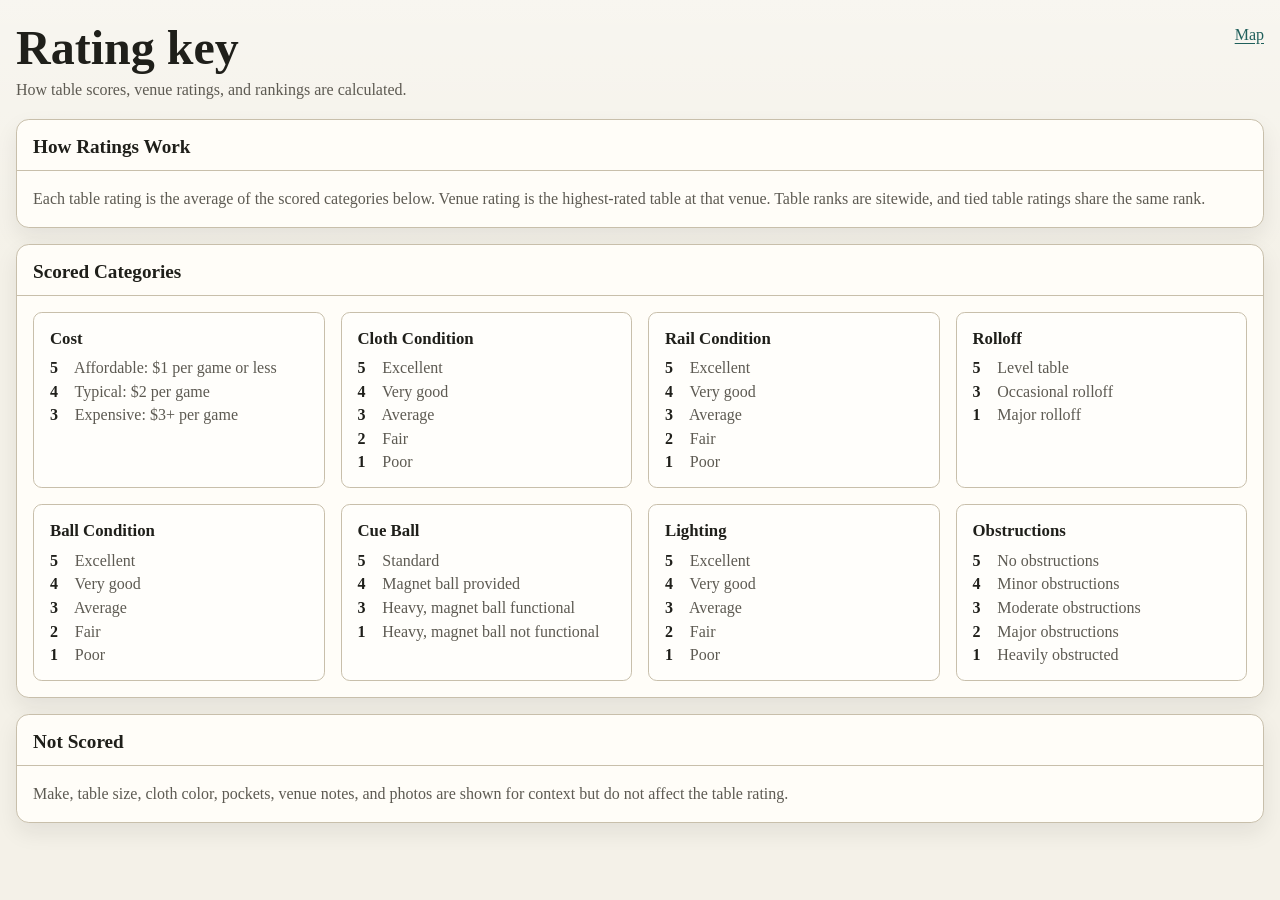
==== ratings.html @ 1cf84ace "update" ====
<!DOCTYPE html>
<html lang="en">
  <head>
    <meta charset="UTF-8" />
    <meta name="viewport" content="width=device-width, initial-scale=1.0" />
    <meta name="referrer" content="strict-origin-when-cross-origin" />
    <title>Rating key | San Francisco pool table ratings</title>
    <link rel="stylesheet" href="./style.css" />
  </head>
  <body>
    <header class="site-header">
      <div>
        <h1>Rating key</h1>
        <p class="tagline">
          How table scores, venue ratings, and rankings are calculated.
        </p>
      </div>
      <nav class="site-nav" aria-label="Site navigation">
        <a href="./index.html">Map</a>
      </nav>
    </header>

    <main class="reference-layout">
      <section class="panel reference-panel">
        <div class="panel-heading">
          <h2>How Ratings Work</h2>
        </div>
        <div class="reference-content">
          <p>
            Each table rating is the average of the scored categories below.
            Venue rating is the highest-rated table at that venue. Table ranks
            are sitewide, and tied table ratings share the same rank.
          </p>
        </div>
      </section>

      <section class="panel reference-panel">
        <div class="panel-heading">
          <h2>Scored Categories</h2>
        </div>
        <div class="rating-key-grid">
          <article class="rating-key-card">
            <h3>Cost</h3>
            <ol>
              <li><strong>5</strong> Affordable: $1 per game or less</li>
              <li><strong>4</strong> Typical: $2 per game</li>
              <li><strong>3</strong> Expensive: $3+ per game</li>
            </ol>
          </article>

          <article class="rating-key-card">
            <h3>Cloth Condition</h3>
            <ol>
              <li><strong>5</strong> Excellent</li>
              <li><strong>4</strong> Very good</li>
              <li><strong>3</strong> Average</li>
              <li><strong>2</strong> Fair</li>
              <li><strong>1</strong> Poor</li>
            </ol>
          </article>

          <article class="rating-key-card">
            <h3>Rail Condition</h3>
            <ol>
              <li><strong>5</strong> Excellent</li>
              <li><strong>4</strong> Very good</li>
              <li><strong>3</strong> Average</li>
              <li><strong>2</strong> Fair</li>
              <li><strong>1</strong> Poor</li>
            </ol>
          </article>

          <article class="rating-key-card">
            <h3>Rolloff</h3>
            <ol>
              <li><strong>5</strong> Level table</li>
              <li><strong>3</strong> Occasional rolloff</li>
              <li><strong>1</strong> Major rolloff</li>
            </ol>
          </article>

          <article class="rating-key-card">
            <h3>Ball Condition</h3>
            <ol>
              <li><strong>5</strong> Excellent</li>
              <li><strong>4</strong> Very good</li>
              <li><strong>3</strong> Average</li>
              <li><strong>2</strong> Fair</li>
              <li><strong>1</strong> Poor</li>
            </ol>
          </article>

          <article class="rating-key-card">
            <h3>Cue Ball</h3>
            <ol>
              <li><strong>5</strong> Standard</li>
              <li><strong>4</strong> Magnet ball provided</li>
              <li><strong>3</strong> Heavy, magnet ball functional</li>
              <li><strong>1</strong> Heavy, magnet ball not functional</li>
            </ol>
          </article>

          <article class="rating-key-card">
            <h3>Lighting</h3>
            <ol>
              <li><strong>5</strong> Excellent</li>
              <li><strong>4</strong> Very good</li>
              <li><strong>3</strong> Average</li>
              <li><strong>2</strong> Fair</li>
              <li><strong>1</strong> Poor</li>
            </ol>
          </article>

          <article class="rating-key-card">
            <h3>Obstructions</h3>
            <ol>
              <li><strong>5</strong> No obstructions</li>
              <li><strong>4</strong> Minor obstructions</li>
              <li><strong>3</strong> Moderate obstructions</li>
              <li><strong>2</strong> Major obstructions</li>
              <li><strong>1</strong> Heavily obstructed</li>
            </ol>
          </article>
        </div>
      </section>

      <section class="panel reference-panel">
        <div class="panel-heading">
          <h2>Not Scored</h2>
        </div>
        <div class="reference-content">
          <p>
            Make, table size, cloth color, pockets, venue notes, and photos are
            shown for context but do not affect the table rating.
          </p>
        </div>
      </section>
    </main>
  </body>
</html>
---- style.css ----
:root {
  color-scheme: light;
  --bg: #f4f1e8;
  --panel: #fffdf8;
  --border: #c8bfab;
  --text: #1f1f1a;
  --muted: #5d5a52;
  --accent: #1f5f5b;
  --accent-soft: #dceeea;
  --shadow: rgba(30, 30, 24, 0.08);
}

* {
  box-sizing: border-box;
}

body {
  margin: 0;
  font-family: Georgia, "Times New Roman", serif;
  color: var(--text);
  background:
    linear-gradient(180deg, rgba(255, 255, 255, 0.35), rgba(255, 255, 255, 0))
      0 0 / 100% 18rem no-repeat,
    var(--bg);
}

h1,
h2,
h3,
p {
  margin: 0;
}

button,
select {
  font: inherit;
}

.site-header,
.site-footer {
  max-width: 90rem;
  margin: 0 auto;
  padding: 1.25rem 1rem;
}

.site-header {
  display: flex;
  justify-content: space-between;
  gap: 1rem;
  align-items: start;
}

.site-header h1 {
  font-size: clamp(2rem, 4vw, 3rem);
  margin-bottom: 0.35rem;
}

.site-nav {
  flex: 0 0 auto;
  padding-top: 0.35rem;
}

.site-nav a {
  color: var(--accent);
  text-decoration-thickness: 0.08em;
  text-underline-offset: 0.18em;
}

.tagline,
.site-footer,
.subtle,
.panel-heading p {
  color: var(--muted);
}

.preview-warning {
  margin-top: 0.75rem;
  padding: 0.7rem 0.9rem;
  border: 1px solid #c78b57;
  border-radius: 0.5rem;
  background: #fff1e2;
  color: #6e3d12;
}

.layout {
  max-width: 90rem;
  margin: 0 auto;
  padding: 0 1rem 2rem;
  display: grid;
  grid-template-columns: minmax(0, 1.7fr) minmax(18rem, 0.9fr);
  grid-template-areas:
    "map list"
    "details list";
  gap: 1rem;
}

.reference-layout {
  max-width: 90rem;
  margin: 0 auto;
  padding: 0 1rem 2rem;
  display: grid;
  gap: 1rem;
}

.reference-panel {
  overflow: visible;
}

.reference-content {
  padding: 1rem;
  color: var(--muted);
  line-height: 1.5;
}

.rating-key-grid {
  display: grid;
  grid-template-columns: repeat(auto-fit, minmax(16rem, 1fr));
  gap: 1rem;
  padding: 1rem;
}

.rating-key-card {
  border: 1px solid var(--border);
  border-radius: 0.55rem;
  padding: 1rem;
  background: rgba(255, 255, 255, 0.35);
}

.rating-key-card h3 {
  font-size: 1.05rem;
  margin-bottom: 0.65rem;
}

.rating-key-card ol {
  list-style: none;
  display: grid;
  gap: 0.35rem;
  padding: 0;
  margin: 0;
}

.rating-key-card li {
  color: var(--muted);
}

.rating-key-card strong {
  display: inline-block;
  min-width: 1.3rem;
  color: var(--text);
}

.panel {
  background: var(--panel);
  border: 1px solid var(--border);
  border-radius: 0.8rem;
  box-shadow: 0 0.6rem 1.4rem var(--shadow);
  overflow: hidden;
}

.map-panel {
  grid-area: map;
}

.list-panel {
  grid-area: list;
}

.details-panel {
  grid-area: details;
}

.panel-heading {
  display: flex;
  justify-content: space-between;
  gap: 1rem;
  align-items: end;
  padding: 1rem 1rem 0.75rem;
  border-bottom: 1px solid var(--border);
}

.panel-heading h2 {
  font-size: 1.2rem;
}

#map {
  height: min(70vh, 42rem);
  min-height: 24rem;
}

.sort-control {
  display: inline-flex;
  align-items: center;
  gap: 0.5rem;
  white-space: nowrap;
}

.sort-control select {
  border: 1px solid var(--border);
  border-radius: 0.4rem;
  background: #fff;
  padding: 0.35rem 0.55rem;
}

#venue-count {
  padding: 0.85rem 1rem 0;
}

.venue-list {
  list-style: none;
  padding: 0.75rem 0 0;
  margin: 0;
}

.venue-item {
  width: 100%;
  border: 0;
  border-top: 1px solid var(--border);
  background: transparent;
  text-align: left;
  padding: 0.85rem 1rem;
  cursor: pointer;
}

.venue-item:hover,
.venue-item:focus-visible,
.venue-item.active {
  background: var(--accent-soft);
  outline: none;
}

.venue-item-title {
  display: flex;
  justify-content: space-between;
  gap: 1rem;
  align-items: baseline;
  margin-bottom: 0.25rem;
}

.venue-item-title strong {
  font-size: 1rem;
}

.rating-pill {
  border: 1px solid rgba(31, 31, 26, 0.18);
  color: #fff;
  border-radius: 999px;
  padding: 0.1rem 0.5rem;
  font-size: 0.88rem;
  min-width: 2.35rem;
  text-align: center;
}

.venue-item p {
  color: var(--muted);
  font-size: 0.94rem;
}

#details {
  padding: 1rem;
}

.details-empty {
  color: var(--muted);
}

.details-card h3 {
  font-size: 1.5rem;
  margin-bottom: 0.25rem;
}

.table-card h4 {
  font-size: 1.1rem;
  margin: 0 0 0.8rem;
}

.table-photo-carousel {
  margin: 0 0 1rem;
}

.table-photo-slide {
  display: none;
  margin: 0;
}

.table-photo-slide.active {
  display: block;
}

.table-photo-slide img {
  display: block;
  width: 100%;
  aspect-ratio: 4 / 3;
  object-fit: cover;
  border: 1px solid var(--border);
  border-radius: 0.5rem;
  background: #e8e0d1;
}

.table-photo-slide figcaption {
  margin-top: 0.4rem;
  color: var(--muted);
  font-size: 0.9rem;
}

.carousel-controls {
  display: flex;
  align-items: center;
  justify-content: space-between;
  gap: 0.75rem;
  margin-top: 0.65rem;
}

.carousel-button {
  border: 1px solid var(--border);
  border-radius: 0.4rem;
  background: #fff;
  color: var(--text);
  padding: 0.35rem 0.65rem;
  cursor: pointer;
}

.carousel-button:hover,
.carousel-button:focus-visible {
  background: var(--accent-soft);
  outline: none;
}

.carousel-count {
  color: var(--muted);
  font-size: 0.9rem;
}

.details-address {
  color: var(--muted);
  margin-bottom: 1rem;
}

.details-grid {
  display: grid;
  grid-template-columns: repeat(2, minmax(0, 1fr));
  gap: 0.75rem 1rem;
  margin-bottom: 1rem;
}

.detail-block {
  border: 1px solid var(--border);
  border-radius: 0.55rem;
  padding: 0.7rem 0.8rem;
}

.detail-comment {
  margin-top: 0.45rem;
  color: var(--muted);
  font-size: 0.94rem;
}

.score-meter {
  height: 0.45rem;
  margin-top: 0.55rem;
  border-radius: 999px;
  background: #e5dfd1;
  overflow: hidden;
}

.score-meter span {
  display: block;
  height: 100%;
  border-radius: inherit;
}

.detail-label {
  display: block;
  font-size: 0.82rem;
  text-transform: uppercase;
  letter-spacing: 0.04em;
  color: var(--muted);
  margin-bottom: 0.2rem;
}

.review-section {
  margin-bottom: 1rem;
}

.tables-section {
  margin-bottom: 1rem;
}

.table-list {
  display: grid;
  gap: 1rem;
}

.table-card {
  border: 1px solid var(--border);
  border-radius: 0.7rem;
  padding: 1rem;
  background: rgba(255, 255, 255, 0.35);
}

.notes {
  border-top: 1px solid var(--border);
  padding-top: 1rem;
}

.leaflet-popup-content h3 {
  margin-bottom: 0.35rem;
  font-size: 1rem;
}

.leaflet-popup-content p {
  margin: 0.2rem 0;
}

@media (max-width: 900px) {
  .site-header {
    flex-direction: column;
  }

  .site-nav {
    padding-top: 0;
  }

  .layout {
    grid-template-columns: 1fr;
    grid-template-areas:
      "map"
      "details"
      "list";
  }

  .panel-heading {
    flex-direction: column;
    align-items: start;
  }

  .details-grid {
    grid-template-columns: 1fr;
  }
}
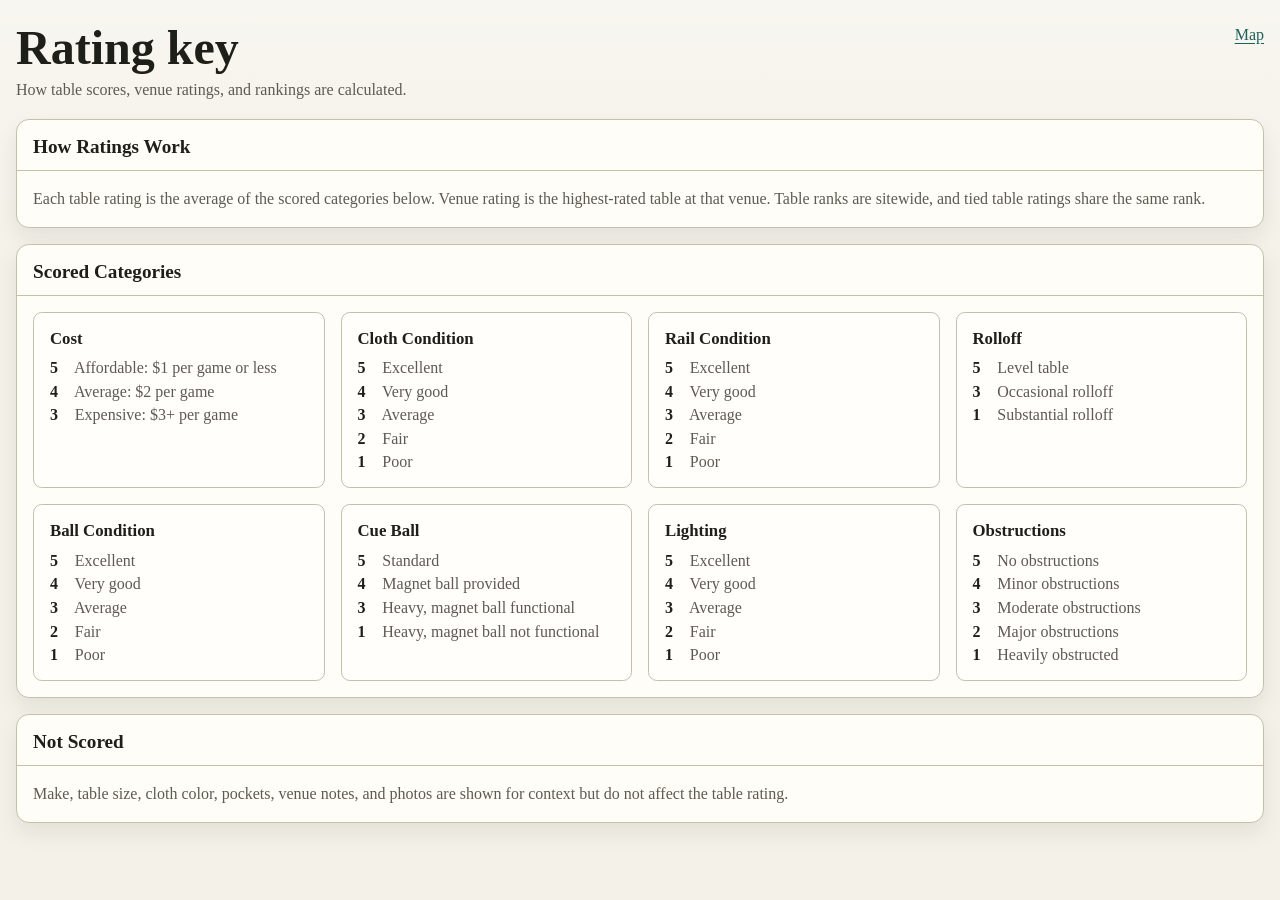
==== commit 5dc7c48c: "progress" ====
--- a/ratings.html
+++ b/ratings.html
@@ -43,7 +43,7 @@
             <h3>Cost</h3>
             <ol>
               <li><strong>5</strong> Affordable: $1 per game or less</li>
-              <li><strong>4</strong> Typical: $2 per game</li>
+              <li><strong>4</strong> Average: $2 per game</li>
               <li><strong>3</strong> Expensive: $3+ per game</li>
             </ol>
           </article>
@@ -75,7 +75,7 @@
             <ol>
               <li><strong>5</strong> Level table</li>
               <li><strong>3</strong> Occasional rolloff</li>
-              <li><strong>1</strong> Major rolloff</li>
+              <li><strong>1</strong> Substantial rolloff</li>
             </ol>
           </article>
 
--- a/style.css
+++ b/style.css
@@ -163,6 +163,12 @@
 
 .list-panel {
   grid-area: list;
+  align-self: start;
+  display: flex;
+  flex-direction: column;
+  max-height: calc(100vh - 2rem);
+  position: sticky;
+  top: 1rem;
 }
 
 .details-panel {
@@ -209,6 +215,7 @@
   list-style: none;
   padding: 0.75rem 0 0;
   margin: 0;
+  overflow-y: auto;
 }
 
 .venue-item {
@@ -424,8 +431,13 @@
     grid-template-columns: 1fr;
     grid-template-areas:
       "map"
-      "details"
-      "list";
+      "list"
+      "details";
+  }
+
+  .list-panel {
+    max-height: none;
+    position: static;
   }
 
   .panel-heading {
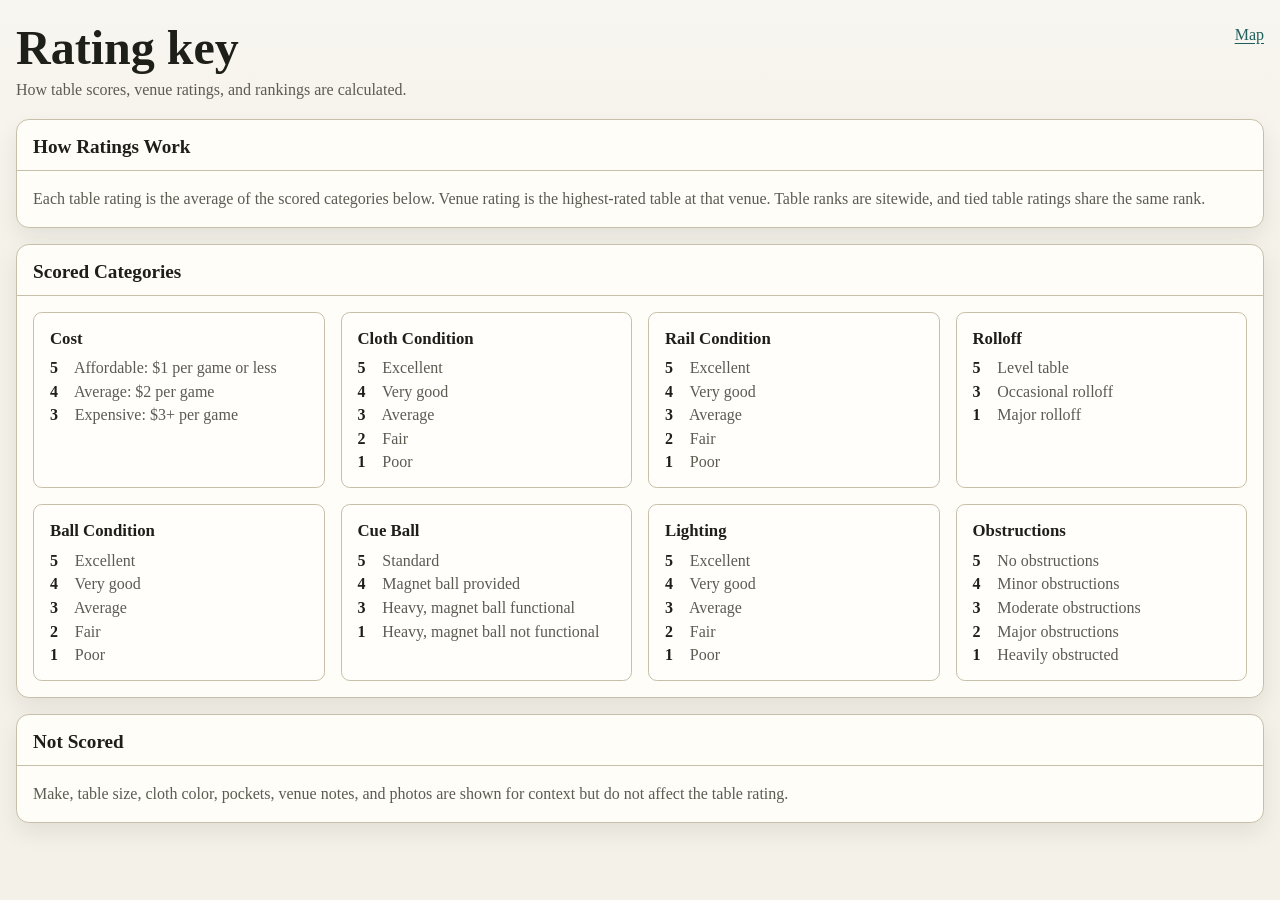
==== commit 92a03983: "progress" ====
--- a/ratings.html
+++ b/ratings.html
@@ -75,7 +75,7 @@
             <ol>
               <li><strong>5</strong> Level table</li>
               <li><strong>3</strong> Occasional rolloff</li>
-              <li><strong>1</strong> Substantial rolloff</li>
+              <li><strong>1</strong> Major rolloff</li>
             </ol>
           </article>
 
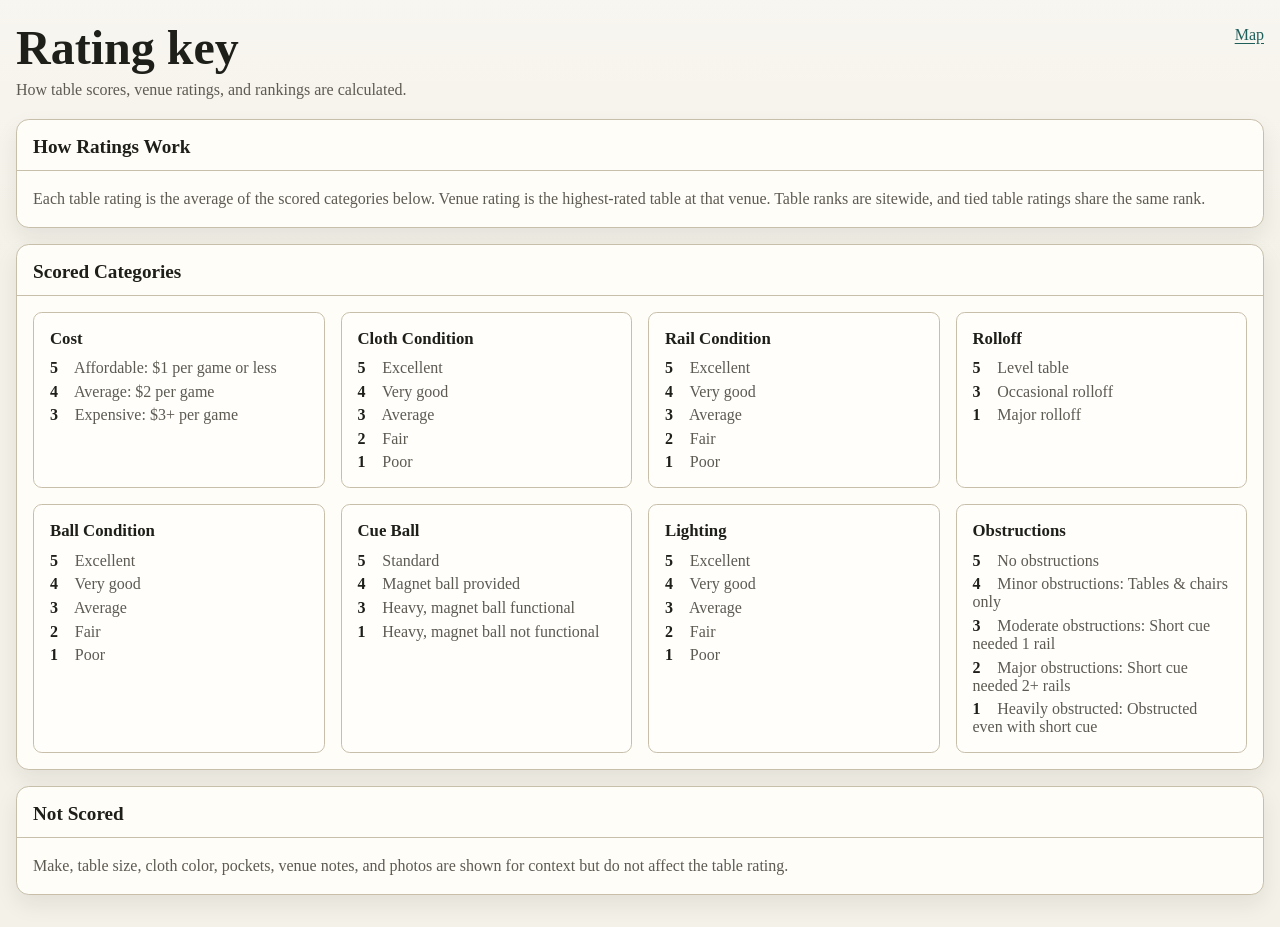
==== commit 8ea4448d: "progress" ====
--- a/ratings.html
+++ b/ratings.html
@@ -115,10 +115,10 @@
             <h3>Obstructions</h3>
             <ol>
               <li><strong>5</strong> No obstructions</li>
-              <li><strong>4</strong> Minor obstructions</li>
-              <li><strong>3</strong> Moderate obstructions</li>
-              <li><strong>2</strong> Major obstructions</li>
-              <li><strong>1</strong> Heavily obstructed</li>
+              <li><strong>4</strong> Minor obstructions: Tables & chairs only</li>
+              <li><strong>3</strong> Moderate obstructions: Short cue needed 1 rail</li>
+              <li><strong>2</strong> Major obstructions: Short cue needed 2+ rails</li>
+              <li><strong>1</strong> Heavily obstructed: Obstructed even with short cue</li>
             </ol>
           </article>
         </div>
